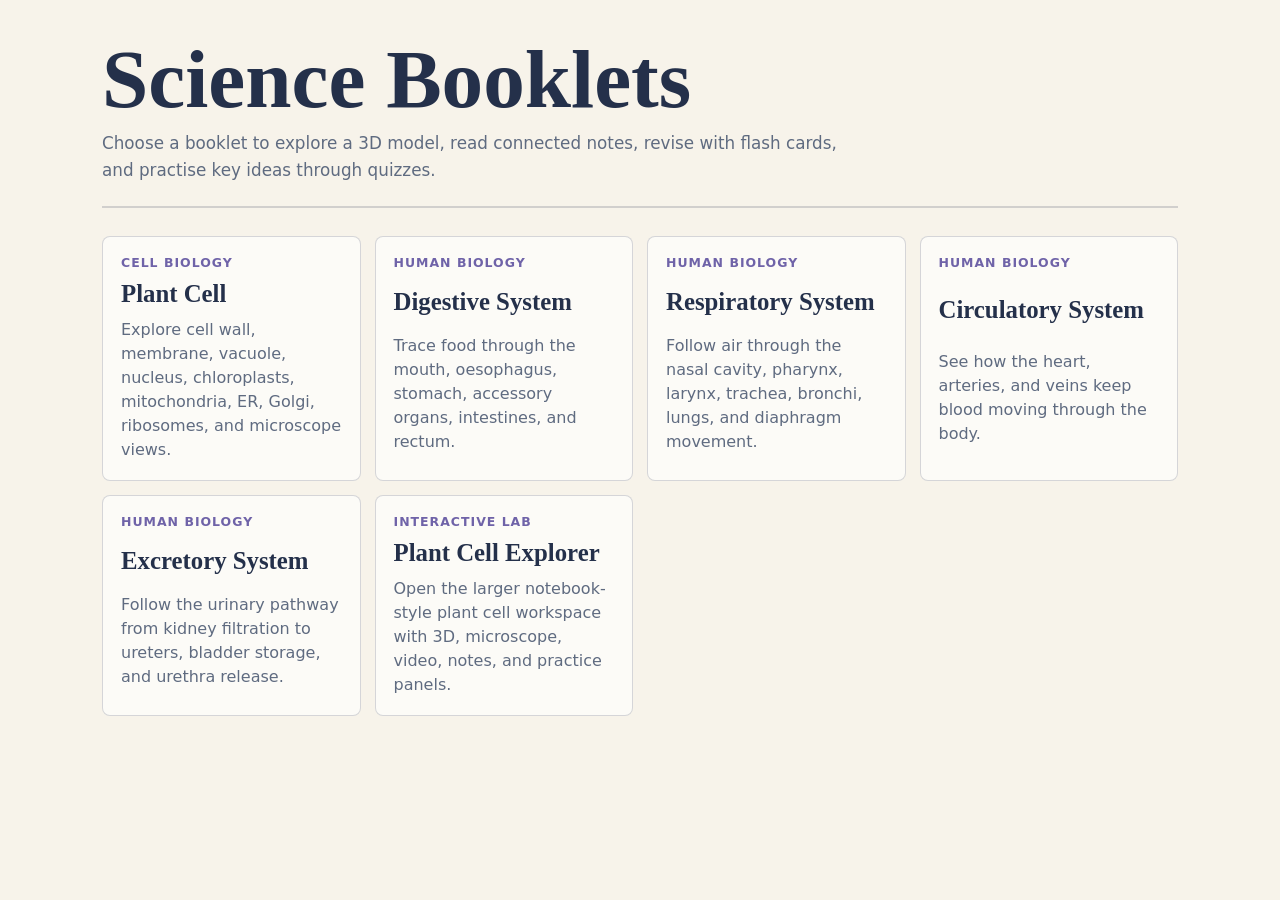
==== index.html @ 26285bed "Add static science booklet samples" ====
<!doctype html>
<html lang="en">
  <head>
    <meta charset="utf-8" />
    <meta name="viewport" content="width=device-width, initial-scale=1" />
    <title>Science Booklets</title>
    <link rel="icon" href="data:," />
    <style>
      :root {
        --ink: #24304a;
        --muted: #5f6b80;
        --paper: #f7f3ea;
        --line: rgba(36, 48, 74, 0.18);
        --red: #b8413e;
        --violet: #6f63a8;
        color: var(--ink);
        font-family: Inter, ui-sans-serif, system-ui, -apple-system, BlinkMacSystemFont, "Segoe UI", sans-serif;
        background: var(--paper);
      }

      * {
        box-sizing: border-box;
      }

      body {
        margin: 0;
      }

      main {
        margin: 0 auto;
        max-width: 1120px;
        padding: 40px 22px 56px;
      }

      header {
        border-bottom: 2px solid var(--line);
        margin-bottom: 28px;
        padding-bottom: 22px;
      }

      h1 {
        font-family: Georgia, "Times New Roman", serif;
        font-size: clamp(2.35rem, 7vw, 5.2rem);
        line-height: 0.94;
        margin: 0 0 12px;
      }

      header p {
        color: var(--muted);
        font-size: 1.05rem;
        line-height: 1.6;
        margin: 0;
        max-width: 760px;
      }

      .grid {
        display: grid;
        gap: 14px;
        grid-template-columns: repeat(auto-fit, minmax(240px, 1fr));
      }

      .card {
        background: rgba(255, 255, 255, 0.62);
        border: 1px solid var(--line);
        border-radius: 8px;
        color: inherit;
        display: grid;
        gap: 10px;
        min-height: 178px;
        padding: 18px;
        text-decoration: none;
        transition: border-color 160ms ease, box-shadow 160ms ease, transform 160ms ease;
      }

      .card:hover,
      .card:focus-visible {
        border-color: var(--red);
        box-shadow: 0 12px 30px rgba(36, 48, 74, 0.12);
        outline: none;
        transform: translateY(-2px);
      }

      .card span {
        color: var(--violet);
        font-size: 0.78rem;
        font-weight: 800;
        letter-spacing: 0.08em;
        text-transform: uppercase;
      }

      .card strong {
        font-family: Georgia, "Times New Roman", serif;
        font-size: 1.55rem;
      }

      .card p {
        color: var(--muted);
        line-height: 1.5;
        margin: 0;
      }
    </style>
  </head>
  <body>
    <main>
      <header>
        <h1>Science Booklets</h1>
        <p>
          Choose a booklet to explore a 3D model, read connected notes, revise with flash cards,
          and practise key ideas through quizzes.
        </p>
      </header>

      <section class="grid" aria-label="Available booklets">
        <a class="card" href="./booklet/plant-cell/">
          <span>Cell Biology</span>
          <strong>Plant Cell</strong>
          <p>Explore cell wall, membrane, vacuole, nucleus, chloroplasts, mitochondria, ER, Golgi, ribosomes, and microscope views.</p>
        </a>

        <a class="card" href="./booklet/human-systems/digestive-system/">
          <span>Human Biology</span>
          <strong>Digestive System</strong>
          <p>Trace food through the mouth, oesophagus, stomach, accessory organs, intestines, and rectum.</p>
        </a>

        <a class="card" href="./booklet/human-systems/respiratory-system/">
          <span>Human Biology</span>
          <strong>Respiratory System</strong>
          <p>Follow air through the nasal cavity, pharynx, larynx, trachea, bronchi, lungs, and diaphragm movement.</p>
        </a>

        <a class="card" href="./booklet/human-systems/circulatory-system/">
          <span>Human Biology</span>
          <strong>Circulatory System</strong>
          <p>See how the heart, arteries, and veins keep blood moving through the body.</p>
        </a>

        <a class="card" href="./booklet/human-systems/excretory-system/">
          <span>Human Biology</span>
          <strong>Excretory System</strong>
          <p>Follow the urinary pathway from kidney filtration to ureters, bladder storage, and urethra release.</p>
        </a>

        <a class="card" href="./plant-cell-explorer.html">
          <span>Interactive Lab</span>
          <strong>Plant Cell Explorer</strong>
          <p>Open the larger notebook-style plant cell workspace with 3D, microscope, video, notes, and practice panels.</p>
        </a>
      </section>
    </main>
  </body>
</html>
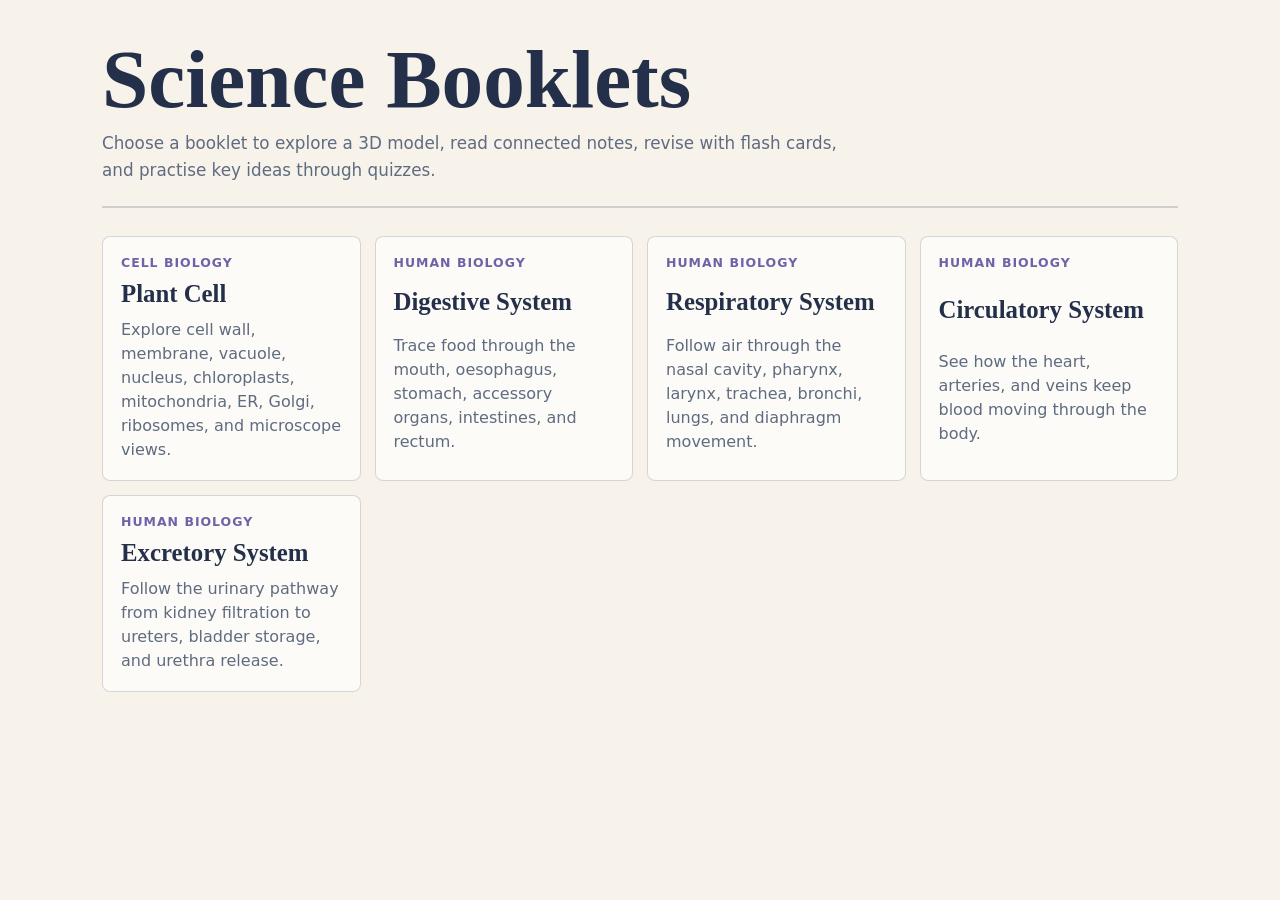
==== commit a143f324: "Clean root booklet sample structure" ====
--- a/index.html
+++ b/index.html
@@ -140,12 +140,6 @@
           <strong>Excretory System</strong>
           <p>Follow the urinary pathway from kidney filtration to ureters, bladder storage, and urethra release.</p>
         </a>
-
-        <a class="card" href="./plant-cell-explorer.html">
-          <span>Interactive Lab</span>
-          <strong>Plant Cell Explorer</strong>
-          <p>Open the larger notebook-style plant cell workspace with 3D, microscope, video, notes, and practice panels.</p>
-        </a>
       </section>
     </main>
   </body>
